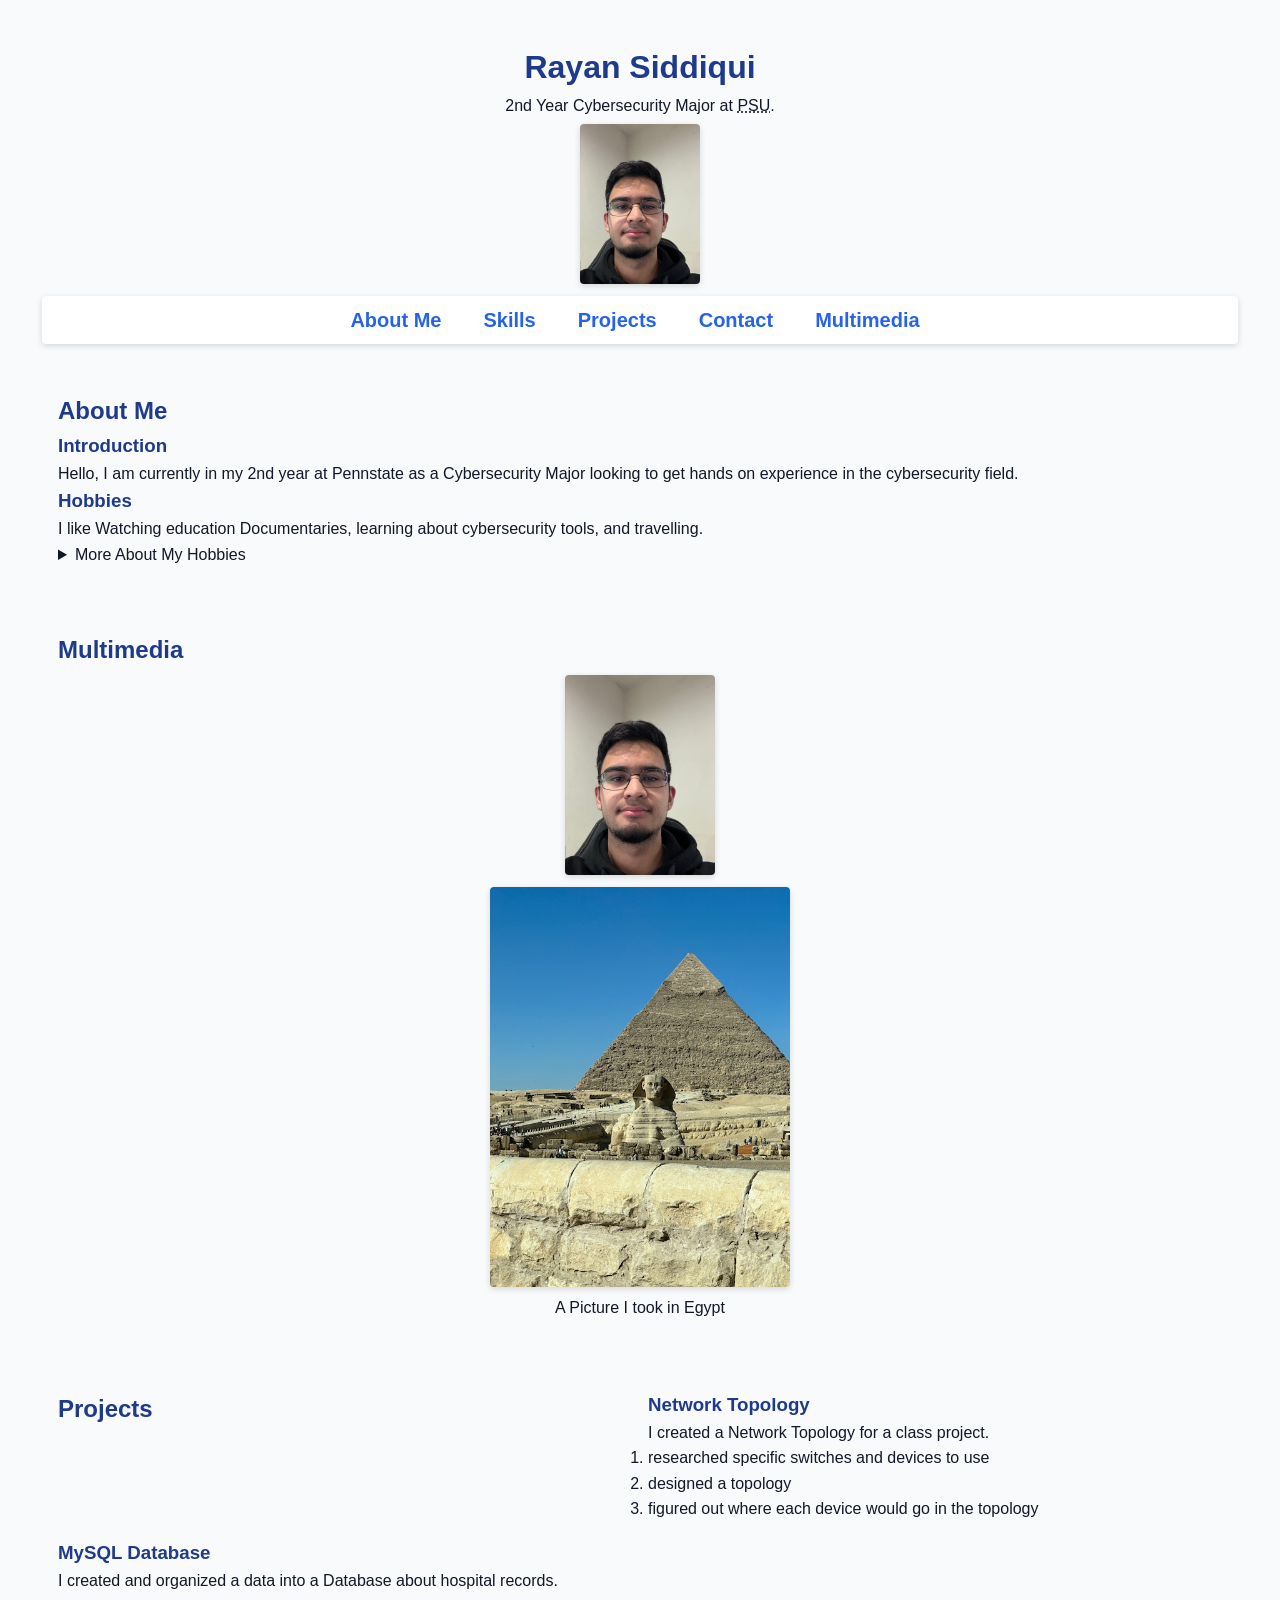
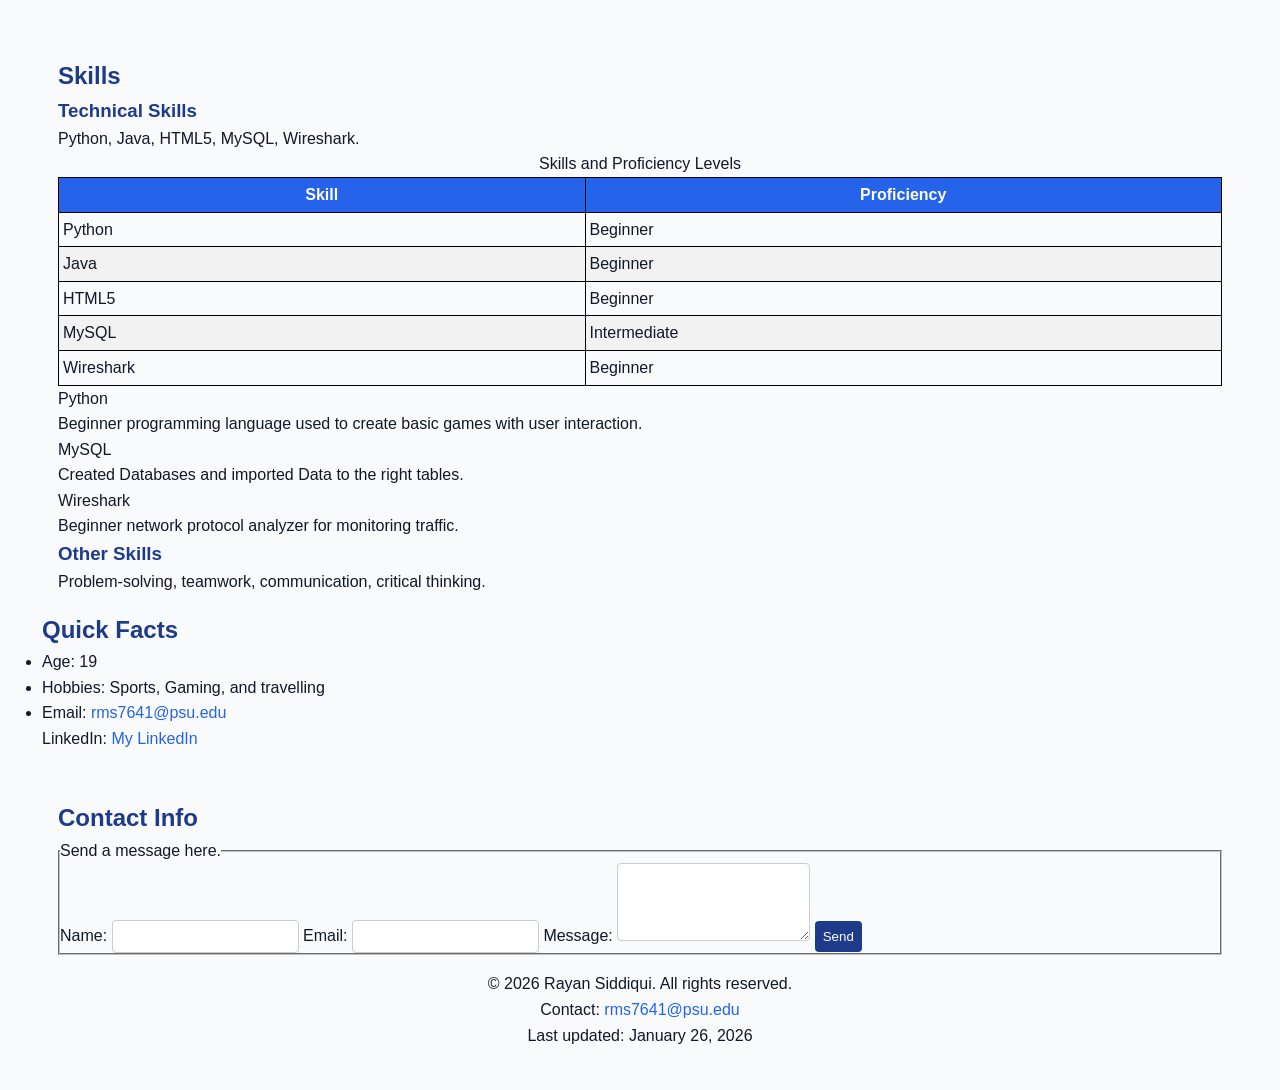
==== siddiqui_rayan_portfolio.html @ 16c327ae "moved everything out of a subfolder" ====
<!-- 
 Rayan Siddiqui, 953391424,
 IST 256, HTML5 Porfolio Assignment, Janauary 26, 2026 -->

<!-- Make sure it is HTML 5-->
<!DOCTYPE html>
<html lang="en">

<head>
    <!-- Meta Tags-->
    <meta charset="UTF-8">
    <meta name="viewport" content="width=device-width, initial-scale=1.0">
    <meta name="author" content="Rayan Siddiqui">
    <meta name="description" content="My Portfolio created with HTML5 to share my experience.">

    <title>HTML5 Portfolio for Rayan Siddiqui With Info About Myself.</title>
    
    <link rel="stylesheet" href="css/style.css">

    <style>
        /* internal css for specific page tweaks*/
        body { font-family: Arial, sans-serif; margin: 10px; }
         header, footer { text-align: center; }
         nav ul { list-style: none; padding: 0; }
         nav a { text-decoration: none; margin-right: 10px; }
        table, th, td { border: 1px solid #000; border-collapse: collapse; padding: 4px; }
        figure { margin: 5px 0; }
    </style>


 
</head>
<body>
    <header>
        <h1 style="text-align: center;">Rayan Siddiqui</h1>
        <p>2nd Year Cybersecurity Major at <abbr title="The Pennsylvania State University">PSU</abbr>.</p>

        <figure>
            <img src="images/htmlpic1.jpeg" alt="Rayan Siddiqui professional photo" width="120" height="120" loading="lazy">
            <!-- figcaption optional here -->
        </figure>
    </header>
    <!-- navigation-->
    <nav aria-label="Main Navigation">
        <ul>
            <li><a href="#about">About Me</a></li>
            <li><a href="#skills">Skills</a></li>
            <li><a href="#projects">Projects</a></li>
            <li><a href="#contact">Contact</a></li>
            <li><a href="#multimedia">Multimedia</a></li>

            
        </ul>
    </nav>

    <!-- Main -->
    <main>
        <!-- About section -->
        <section id="about">
            <h2>About Me</h2>
            <article>
                <h3>Introduction</h3>
                <p>Hello, I am currently in my 2nd year at Pennstate as a Cybersecurity Major looking to get hands on experience in the cybersecurity field.</p>
            </article>
            <article>
                <h3>Hobbies</h3>
                <p>I like Watching education Documentaries, learning about cybersecurity tools, and travelling.</p>
            </article>
            <details>
                <summary>More About My Hobbies</summary>
                <p>I enjoy watching educational documentaries, exploring cybersecurity tools, and travelling to new places like Egypt.</p>
            </details>

        </section>

        <!-- Multimedia-->
        <section id="multimedia">
            <h2>Multimedia</h2>

            <!-- First image: your photo -->
            <figure>
                <img src="images/htmlpic1.jpeg" alt="Photo of me" width="150" height="150" loading="lazy">
            </figure>

            <!-- Second image: Egypt trip -->
            <figure>
                <img src="images/htmlpic2.jpeg" alt="Visiting Egypt" width="300" height="300" loading="lazy">
                <figcaption>A Picture I took in Egypt</figcaption>
            </figure>
        </section>


        <!-- Projects -->
        <section id="projects">
            <h2>Projects</h2>
            <article>
                <h3>Network Topology</h3>
                <p>I created a Network Topology for a class project. </p>
                <ol>
                    <li>researched specific switches and devices to use</li>
                    <li>designed a topology</li>
                    <li>figured out where each device would go in the topology</li>
                </ol>
            </article>
            <article>
                <h3>MySQL Database</h3>
                <p>I created and organized a data into a Database about hospital records.</p>
            </article>
        </section>

        <!-- Skills -->
        <section id="skills">
            <h2>Skills</h2>
            <article>
                <h3>Technical Skills</h3>
                <p>Python, Java, HTML5, MySQL, Wireshark.</p>
            </article>

            <!-- Table-->
            <table>
                <caption>Skills and Proficiency Levels</caption>
                <thead>
                    <tr>
                        <th scope="col">Skill</th>
                        <th scope="col">Proficiency</th>
                    </tr>
                </thead>
                <tbody>
                    <tr>
                        <td>Python</td>
                        <td>Beginner</td>
                    </tr>
                    <tr>
                        <td>Java</td>
                        <td>Beginner</td>
                    </tr>
                    <tr>
                        <td>HTML5</td>
                        <td>Beginner</td>
                    </tr>
                    <tr>
                        <td>MySQL</td>
                        <td>Intermediate</td>
                    </tr>
                    <tr>
                        <td>Wireshark</td>
                        <td>Beginner</td>
                    </tr>
                </tbody>
            </table>

            <dl>
                <dt>Python</dt>
                <dd>Beginner programming language used to create basic games with user interaction.</dd>
    
                <dt>MySQL</dt>
                <dd>Created Databases and imported Data to the right tables.</dd>
    
                <dt>Wireshark</dt>
                <dd>Beginner network protocol analyzer for monitoring traffic.</dd>
            </dl>


            <article>
                <h3>Other Skills</h3>
                <p>Problem-solving, teamwork, communication, critical thinking.</p>
            </article>

            
        </section>

    

        <aside>
            <h2>Quick Facts</h2>
            <ul>
                <li>Age: 19</li>
                <li>Hobbies: Sports, Gaming, and travelling</li>
                <li>Email: <a href="mailto:rms7641@psu.edu">rms7641@psu.edu</a></li>
                

            </ul>
            <p>LinkedIn: <a href="https://www.linkedin.com/in/rayan-siddiqui/" target="_blank" rel="noopener noreferrer">My LinkedIn</a></p>
        </aside>

        <section id="contact">
            <h2>Contact Info</h2>
            <form action="mailto:rms7641@psu.edu" method="post">
                <fieldset>
                    <legend>Send a message here.</legend>


                    <label for="name">Name:</label>
                    <input type="text" id="name" name="name" required>

                    <label for="email">Email:</label>
                    <input type="email" id="email" name="email" required>

                    <label for="message">Message:</label>
                    <textarea id="message" name="message" rows="4" required></textarea>

                    <button type="submit">Send</button>
                </fieldset>
            </form>
        </section>



        



    </main>
    

    <footer>
        <p>&copy; 2026 Rayan Siddiqui. All rights reserved.</p>
        <p>Contact: <a href="mailto:rms7641@psu.edu">rms7641@psu.edu</a></p>
        <p>Last updated: <time datetime="2026-01-26">January 26, 2026</time></p>
    </footer>

</body>
</html>
---- css/style.css ----
/*
Name: Rayan Siddiqui
Student ID: 953391424
Course: IST 256
Assignment: CSS Portfolio Page Assignment
Description: External CSS for HTML Portfolio
*/

/* css reset and box sizing*/
* {
  margin: 0;
  padding: 0;
  box-sizing: border-box;
}

/* css variables*/
:root {
  /* Colors */
  --color-primary: #1e3a8a;
  --color-secondary: #2563eb;
  --color-accent: #1f7a8c;
  --color-text: #111827;
  --color-bg: #f9fafb;
  --color-light: #ffffff;
  --color-dark: #212529;

  /* Borders */
  --radius-sm: 4px;

  /* Typography */
  --font-main: Arial, Helvetica, sans-serif;
  --font-size-base: 16px;
  --font-size-lg: 2rem;
  --font-size-md: 1.25rem;
  --font-size-sm: 0.875rem;

  /* Shadows */
  --shadow-default: 0 2px 6px rgba(0, 0, 0, 0.15);
  /* Spacing */
  --space-xs: 4px;
  --space-sm: 8px;
  --space-md: 16px;
  --space-lg: 32px;


  /* typography layout*/
  body {
  font-family: var(--font-main);
  font-size: var(--font-size-base);
  background-color: var(--color-bg);
  color: var(--color-text);
  line-height: 1.6;
  padding: var(--space-md);
}

h1, h2, h3 {
  color: var(--color-primary);
}

a {
  color: var(--color-secondary);
  text-decoration: none;
}

a:hover {
  text-decoration: underline;
}

/* flexbox*/
nav ul {
  display: flex;
  justify-content: center;
  gap: var(--space-lg);
  background-color: var(--color-light);
  padding: var(--space-sm);
  border-radius: var(--radius-sm);
  box-shadow: var(--shadow-default);
}

nav a {
  font-size: var(--font-size-md);
  font-weight: bold;
}

/* spacing for sections*/
section {
  margin-top: var(--space-lg);
  padding: var(--space-md);
}

/*images*/

img {
  max-width: 100%;
  height: auto;
  border-radius: var(--radius-sm);
  box-shadow: var(--shadow-default);
}

figure {
  text-align: center;
}

/* this is to make project section look good.*/
#projects {
  display: grid;
  grid-template-columns: 1fr;
  gap: var(--space-md);
}

@media (min-width: 768px) {
  #projects {
    grid-template-columns: repeat(2, 1fr);
  }
}

/*make tables look better*/
table {
  width: 100%;
  border-collapse: collapse;
}

th {
  background-color: var(--color-secondary);
  color: var(--color-light);
}

tbody tr:nth-child(even) {
  background-color: #f2f2f2;
}

/* make contact area better*/
form {
  display: flex;
  flex-direction: column;
  gap: var(--space-sm);
}

input, textarea {
  padding: var(--space-sm);
  border-radius: var(--radius-sm);
  border: 1px solid #ccc;
}

button {
  background-color: var(--color-primary);
  color: var(--color-light);
  padding: var(--space-sm);
  border: none;
  border-radius: var(--radius-sm);
  cursor: pointer;
}

button:hover {
  background-color: var(--color-secondary);
}

/* media queries*/
@media (max-width: 600px) {
  nav ul {
    flex-direction: column;
  }
}

@media (min-width: 768px) {
  body {
    padding: var(--space-lg);
  }
}
  
/* transitions*/
a, button {
  transition: 0.3s ease;
}

a:hover, button:hover {
  transform: scale(1.05);
}
}
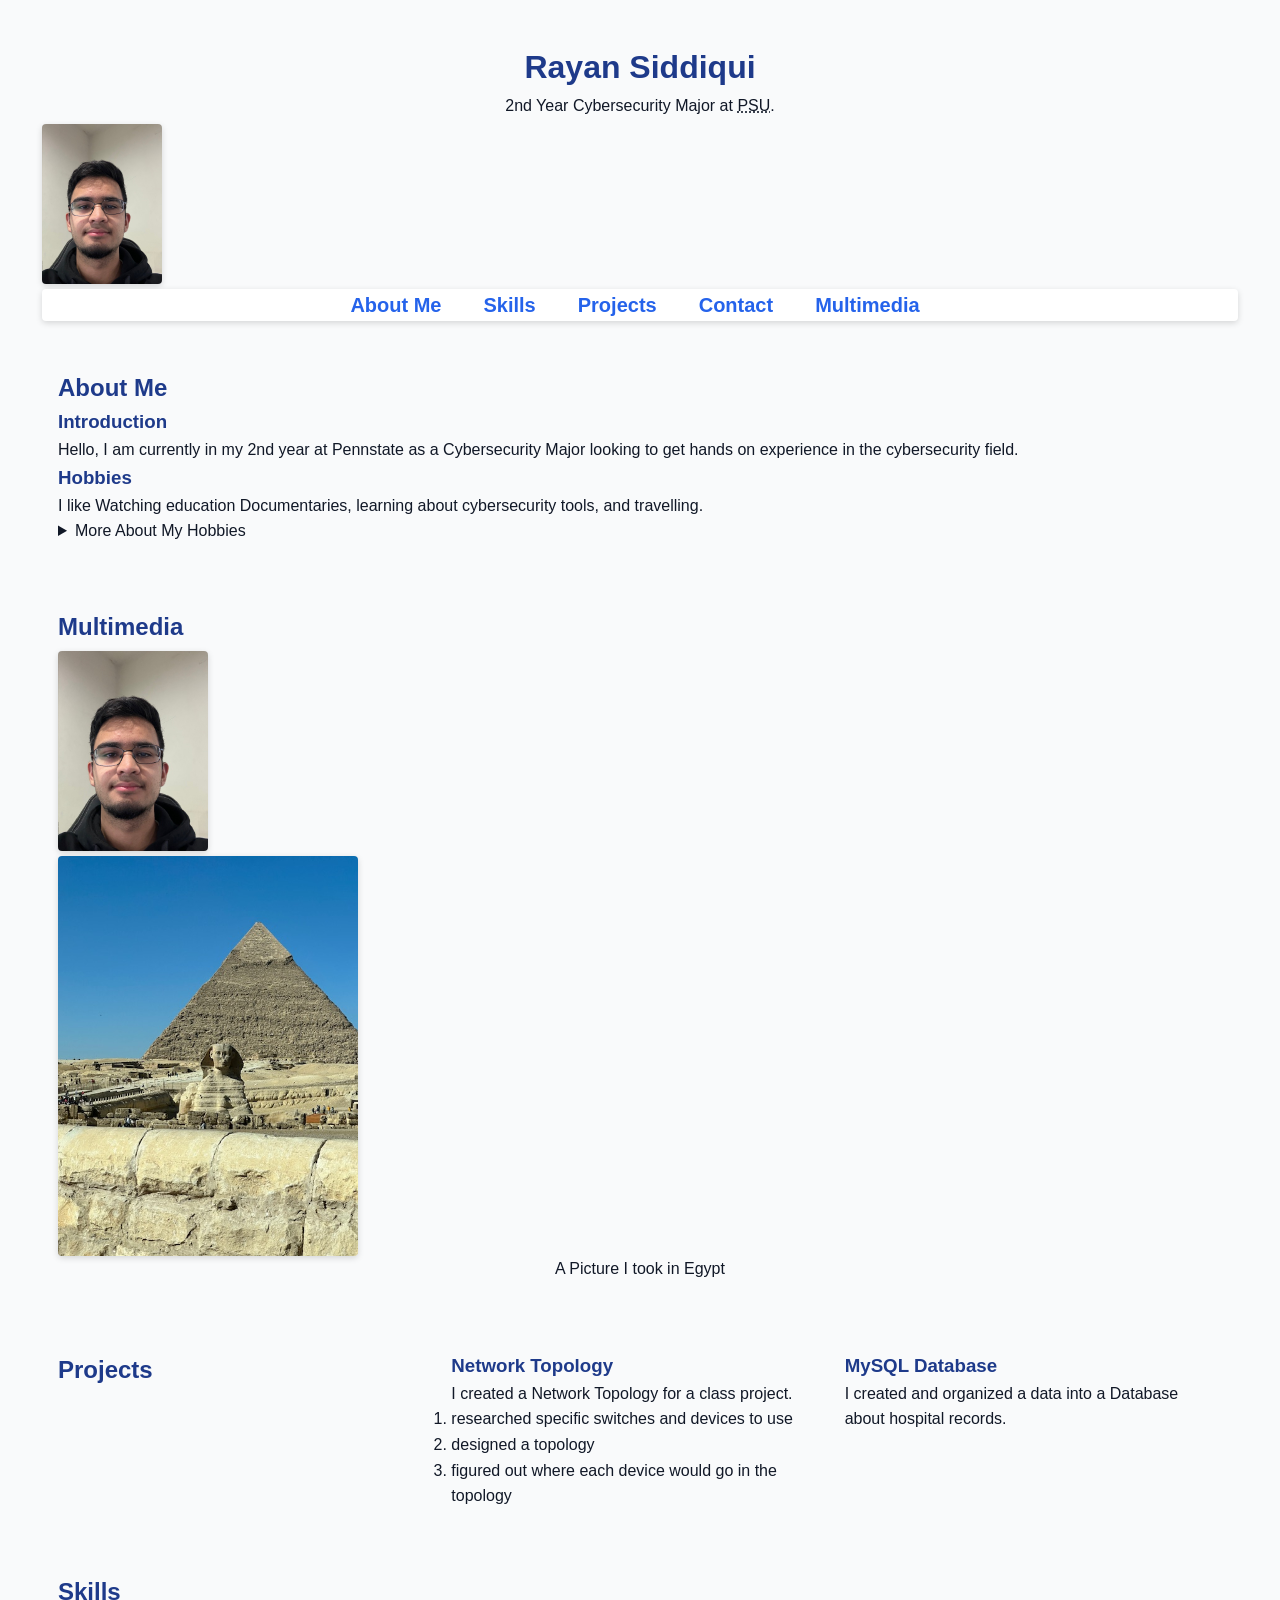
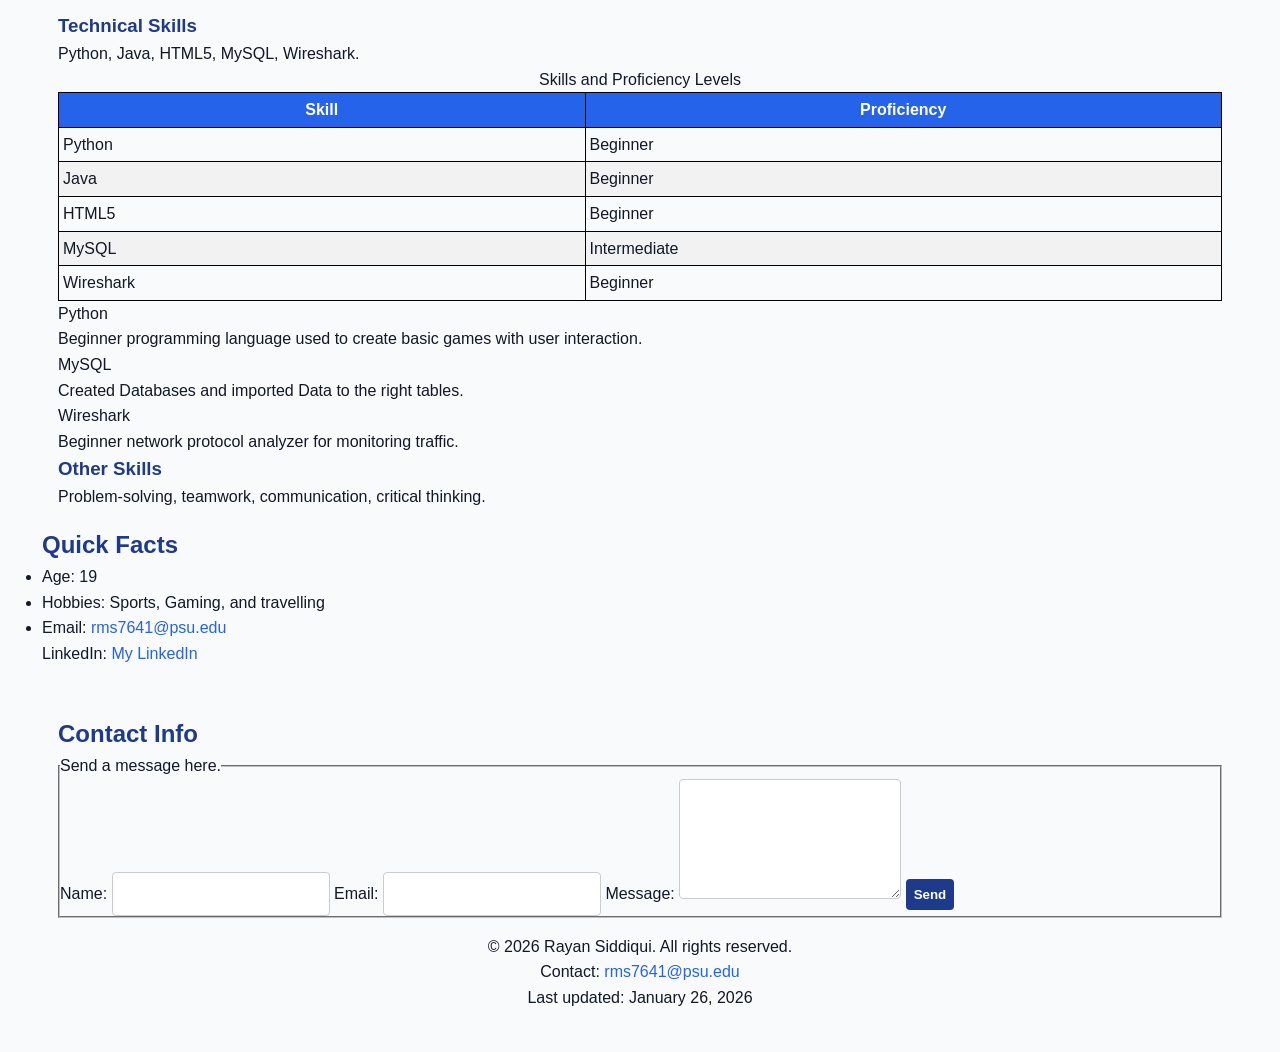
==== commit aa192a1a: "Fixed CSS and made some tweaks" ====
--- a/siddiqui_rayan_portfolio.html
+++ b/siddiqui_rayan_portfolio.html
@@ -32,6 +32,7 @@
 </head>
 <body>
     <header>
+        <!-- used to center the title-->
         <h1 style="text-align: center;">Rayan Siddiqui</h1>
         <p>2nd Year Cybersecurity Major at <abbr title="The Pennsylvania State University">PSU</abbr>.</p>
 
@@ -185,7 +186,8 @@
 
         <section id="contact">
             <h2>Contact Info</h2>
-            <form action="mailto:rms7641@psu.edu" method="post">
+            <form action="mailto:rms7641@psu.edu" method="post" aria-label="Contact form">
+
                 <fieldset>
                     <legend>Send a message here.</legend>
 
--- a/css/style.css
+++ b/css/style.css
@@ -4,6 +4,21 @@
 Course: IST 256
 Assignment: CSS Portfolio Page Assignment
 Description: External CSS for HTML Portfolio
+*/
+
+/*
+Table of contents
+1. Reset & Box-sizing
+2. CSS variables (design tokens)
+3. Typography & base layout
+4. Navigation (Flexbox)
+5. Sections & spacing
+6. Images & figures
+7. Projects grid (CSS Grid)
+8. Tables
+9. Forms
+10. Media queries & responsive
+11. Animations & accessibility
 */
 
 /* css reset and box sizing*/
@@ -36,15 +51,16 @@
 
   /* Shadows */
   --shadow-default: 0 2px 6px rgba(0, 0, 0, 0.15);
+
   /* Spacing */
   --space-xs: 4px;
   --space-sm: 8px;
   --space-md: 16px;
   --space-lg: 32px;
-
-
-  /* typography layout*/
-  body {
+}
+
+/* typography layout */
+body {
   font-family: var(--font-main);
   font-size: var(--font-size-base);
   background-color: var(--color-bg);
@@ -66,7 +82,7 @@
   text-decoration: underline;
 }
 
-/* flexbox*/
+/* flexbox */
 nav ul {
   display: flex;
   justify-content: center;
@@ -82,26 +98,26 @@
   font-weight: bold;
 }
 
-/* spacing for sections*/
+/* spacing for sections */
 section {
   margin-top: var(--space-lg);
   padding: var(--space-md);
 }
 
-/*images*/
-
+/* images */
 img {
   max-width: 100%;
   height: auto;
   border-radius: var(--radius-sm);
   box-shadow: var(--shadow-default);
+  display: block;
 }
 
 figure {
   text-align: center;
 }
 
-/* this is to make project section look good.*/
+/* projects grid */
 #projects {
   display: grid;
   grid-template-columns: 1fr;
@@ -114,7 +130,7 @@
   }
 }
 
-/*make tables look better*/
+/* make tables look better */
 table {
   width: 100%;
   border-collapse: collapse;
@@ -129,7 +145,7 @@
   background-color: #f2f2f2;
 }
 
-/* make contact area better*/
+/* make contact area better */
 form {
   display: flex;
   flex-direction: column;
@@ -140,6 +156,7 @@
   padding: var(--space-sm);
   border-radius: var(--radius-sm);
   border: 1px solid #ccc;
+  font: inherit;
 }
 
 button {
@@ -149,13 +166,14 @@
   border: none;
   border-radius: var(--radius-sm);
   cursor: pointer;
+  font-weight: 700;
 }
 
 button:hover {
   background-color: var(--color-secondary);
 }
 
-/* media queries*/
+/* media queries */
 @media (max-width: 600px) {
   nav ul {
     flex-direction: column;
@@ -167,13 +185,51 @@
     padding: var(--space-lg);
   }
 }
-  
-/* transitions*/
+
+/* transitions */
 a, button {
-  transition: 0.3s ease;
+  transition: transform 0.3s ease, background-color 0.3s ease;
 }
 
 a:hover, button:hover {
   transform: scale(1.05);
 }
-}+
+/*11. Animations & accessibility/
+
+/* simple fade-in and float animations */
+@keyframes fadeIn {
+  from { opacity: 0; transform: translateY(8px); }
+  to   { opacity: 1; transform: translateY(0); }
+}
+
+@keyframes float {
+  0%   { transform: translateY(0); }
+  50%  { transform: translateY(-6px); }
+  100% { transform: translateY(0); }
+}
+
+/* subtle float for header title */
+header h1 {
+  animation: float 3s ease-in-out infinite;
+}
+
+/* fade-in for project cards */
+#projects article {
+  animation: fadeIn 420ms ease both;
+}
+
+/* Respect users who prefer reduced motion */
+@media (prefers-reduced-motion: reduce) {
+  * { animation: none !important; transition: none !important; }
+}
+
+/* Larger breakpoint: small desktop */
+@media (min-width: 1024px) {
+  #projects {
+    grid-template-columns: repeat(3, 1fr);
+  }
+  body {
+    padding: var(--space-lg);
+  }
+}
